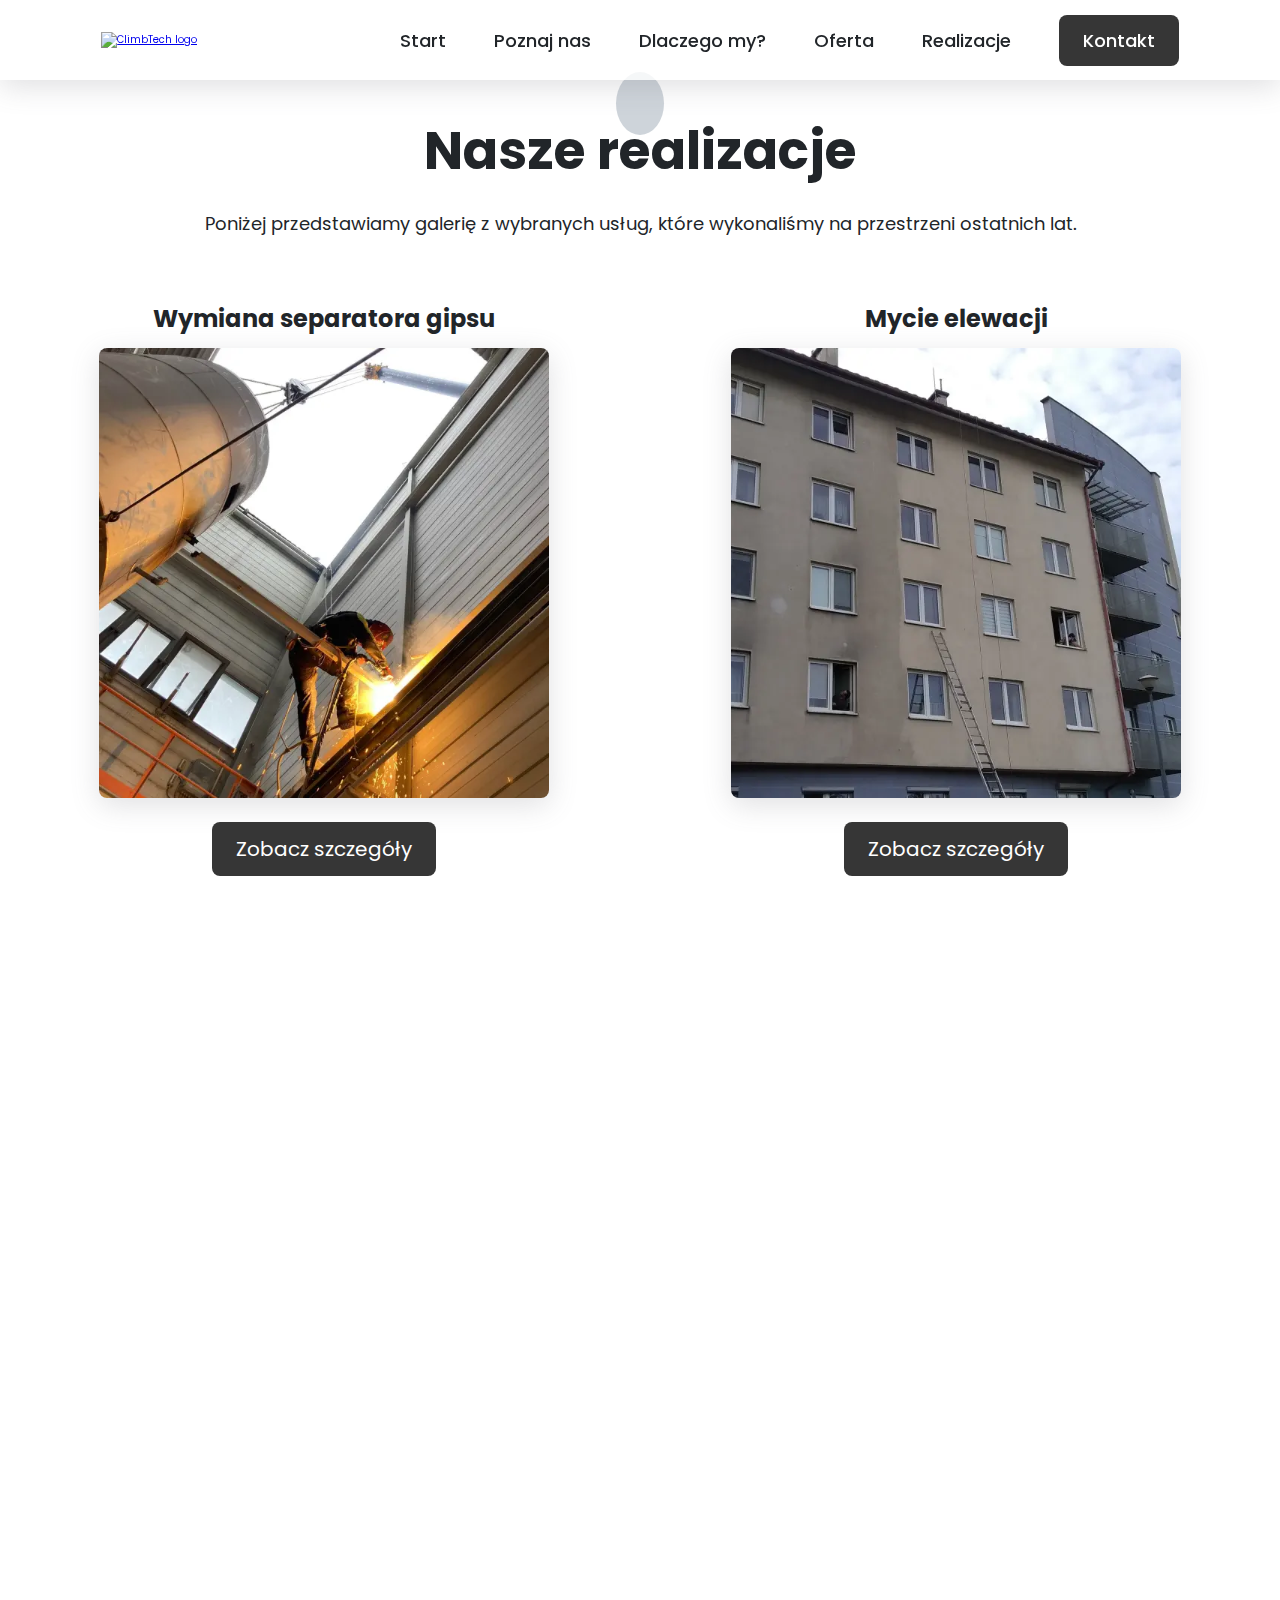
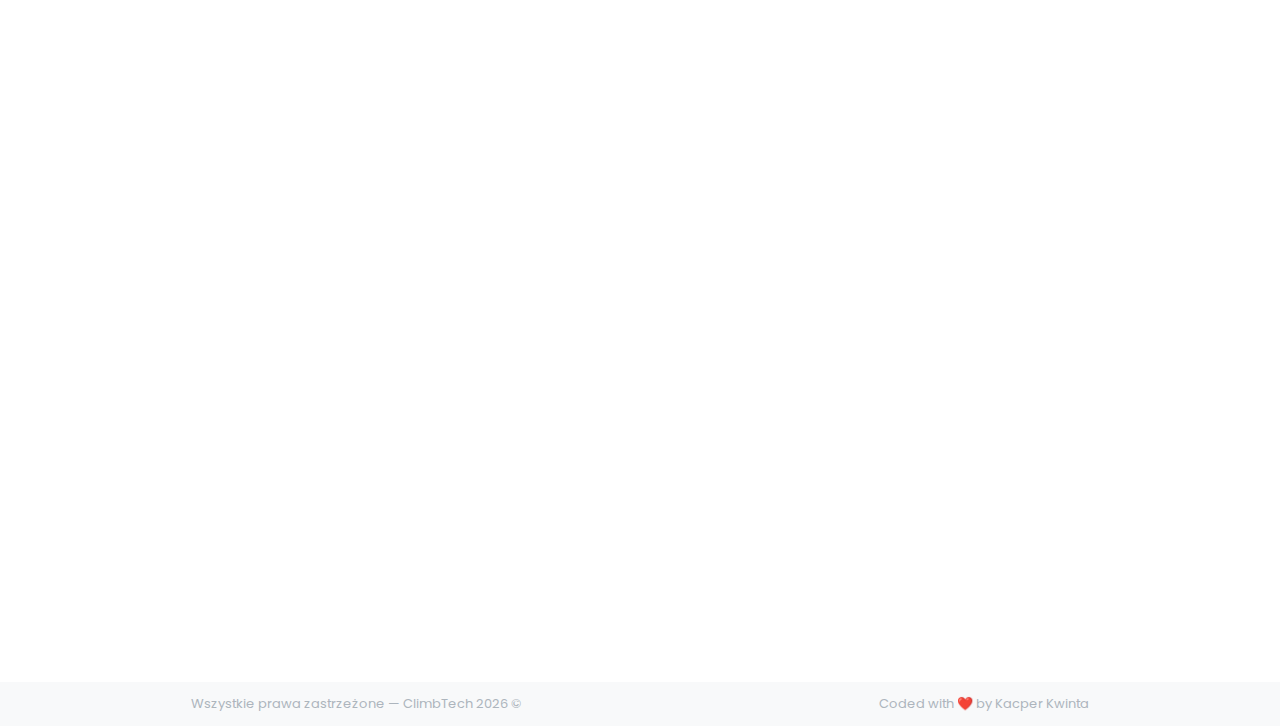
==== realizacje.html @ f25d2d9a "finish (?!) 🎉🎉🎉" ====
<!DOCTYPE html>
<html lang="pl">

  <head>
    <meta charset="UTF-8" />
    <meta http-equiv="X-UA-Compatible" content="IE=edge" />
    <meta name="viewport" content="width=device-width, initial-scale=1.0" />
    <link rel="icon" type="image/x-icon" href="img/favicon.png" />
    <meta name="theme-color" content="#fff" />

    <meta name="keywords"
      content="prace wysokościowe, alpinistyczne, czyszczenie przemysłowe, malowanie dachu, montaż na wysokości, mycie dachów, usługi alpinistyczne, certyfikowani pracownicy, atestowany sprzęt" />

    <meta name="description"
      content="Firma ClimbTech specjalizuje się w pracach wysokościowych i alpinistycznych. Posiadamy wykwalifikowany zespół pracowników, którzy posiadają kursy, szkolenia i badania wysokościowe oraz pracują na atestowanym sprzęcie renomowanych marek. Nasza oferta obejmuje czyszczenie przemysłowe, malowanie dachu, montaż na wysokości, mycie dachów i elewacji, montaż siatek i kolców na ptaki oraz pozostałe prace alpinistyczne. Gwarantujemy najwyższą jakość usług i indywidualne podejście do każdego zlecenia. Skontaktuj się z nami i zleć nam swoje zadanie." />

    <title>ClimbTech &mdash; realizacje</title>
    <!-- GOOGLE FONTS -->
    <link href="https://fonts.googleapis.com/css2?family=Poppins:wght@400;500;700&display=swap" rel="stylesheet" />
    <!-- CSS -->
    <link rel="stylesheet" href="css/style.css" />
    <link rel="stylesheet" href="css/queries.css" />
    <!-- ICONS -->
    <script type="module" src="https://unpkg.com/ionicons@5.5.2/dist/ionicons/ionicons.esm.js"></script>
    <script nomodule src="https://unpkg.com/ionicons@5.5.2/dist/ionicons/ionicons.js"></script>
    <script defer src="https://unpkg.com/smoothscroll-polyfill@0.4.4/dist/smoothscroll.min.js"></script>
  </head>

  <body>
    <!-- ************************ -->
    <!--        NAVIGATION        -->
    <!-- ************************ -->
    <header class="header">
      <a href="index.html">
        <img src="img/logo.png" class="logo" alt="ClimbTech logo" />
      </a>

      <nav class="main-nav">
        <ul class="main-nav-list">
          <li><a class="main-nav-link" href="index.html">Start</a></li>
          <li><a class="main-nav-link" href="index.html#poznaj-nas">Poznaj nas</a></li>
          <li><a class="main-nav-link" href="index.html#dlaczego-my">Dlaczego my?</a></li>
          <li><a class="main-nav-link" href="index.html#oferta">Oferta</a></li>
          <li><a class="main-nav-link" href="index.html#realizacje">Realizacje</a></li>

          <li><a class="main-nav-link nav-cta" href="index.html#kontakt">Kontakt</a></li>
        </ul>
      </nav>

      <button class="btn-mobile-nav">
        <ion-icon class="icon-mobile-nav" name="menu-outline"></ion-icon>
        <ion-icon class="icon-mobile-nav" name="close-outline"></ion-icon>
      </button>
    </header>

    <!-- ************************ -->
    <!--   REALIZATIONS SECTION   -->
    <!-- ************************ -->
    <section class="section-realizations" id="realizacje">
      <div class="container hidden text-center">
        <p><ion-icon class="icon" name="hammer-outline"></ion-icon></p>
        <h2 class="header-secondary marg-btm-s">Nasze realizacje</h2>
        <p class="realizations-desc">Poniżej przedstawiamy galerię z wybranych usług, które wykonaliśmy na przestrzeni
          ostatnich lat.</p>
      </div>

      <div class="container--big grid grid--2-cols grid--h-center marg-top-b">
        <div class="realization-box hidden">
          <h3 class="realization-heading">Wymiana separatora gipsu</h3>
          <img class="realization-img" src="img/realizations/realization-1.webp" alt="" />
          <button class="realization-btn">Zobacz szczegóły</button>
        </div>

        <div class="realization-box hidden">
          <h3 class="realization-heading">Mycie elewacji</h3>
          <img class="realization-img" src="img/realizations/realization-2.webp" alt="" />
          <button class="realization-btn">Zobacz szczegóły</button>
        </div>

        <div class="realization-box hidden">
          <h3 class="realization-heading">Wciąganie jaccuzi</h3>
          <img class="realization-img" src="img/realizations/realization-3.webp" alt="" />
          <button class="realization-btn">Zobacz szczegóły</button>
        </div>

        <div class="realization-box hidden">
          <h3 class="realization-heading">Odkurzanie konstrukcji</h3>
          <img class="realization-img" src="img/realizations/realization-4.webp" alt="" />
          <button class="realization-btn">Zobacz szczegóły</button>
        </div>

        <div class="realization-box hidden">
          <h3 class="realization-heading">Malowanie natryskowe</h3>
          <img class="realization-img" src="img/realizations/realization-5.webp" alt="" />
          <button class="realization-btn">Zobacz szczegóły</button>
        </div>

        <div class="realization-box hidden">
          <h3 class="realization-heading">Chemiczne czyszczenie elewacji</h3>
          <img class="realization-img" src="img/realizations/realization-6.webp" alt="" />
          <button class="realization-btn">Zobacz szczegóły</button>
        </div>

        <!-- MODAL WINDOW -->
        <div class="modal hidden-modal">
          <button class="close-modal">&times;</button>
          <h3 class="modal-heading"></h3>

          <p class="modal-p"></p>

          <img class="modal-img" id="modal-img-1" src="" alt="" />

          <p class="modal-p"></p>

          <img class="modal-img" id="modal-img-2" src="" alt="" />

          <p class="modal-p"></p>

          <img class="modal-img" id="modal-img-3" src="" alt="" />

        </div>

        <div class="overlay hidden-modal"></div>
        <!-- MODAL WINDOW END -->
      </div>
    </section>

    <footer>
      <p>
        Wszystkie prawa zastrzeżone &mdash; ClimbTech
        <span class="year"></span> &copy;
      </p>

      <p>
        Coded with ❤️ by
        <a href="https://github.com/kacperkwinta" class="author-link">Kacper Kwinta</a>
      </p>
    </footer>

    <script defer src="js/general.js"></script>
    <script defer src="js/modal.js"></script>
  </body>

</html>
---- css/style.css ----
/* 

- FONT SIZE SYSTEM (px) 10 / 12 / 14 / 16 / 18 / 20 / 24 / 30 / 36 / 44 / 52 / 62 / 74 / 86 / 98 

- SPACING SYSTEM (px) 2 / 4 / 8 / 12 / 16 / 24 / 32 / 48 / 64 / 80 / 96 / 128 


*/

/*******************************/
/*      GENERAL STYLES         */
/*******************************/
* {
  padding: 0;
  margin: 0;
  box-sizing: border-box;
}

html {
  font-size: 62.5%;
  font-family: "Poppins", sans-serif;
  scroll-behavior: smooth;
  /* scroll-padding-top: 8rem; */
}

body {
  margin: 0;
  padding: 0;
  color: #212529;
  scroll-padding-top: 6rem;
}

/*******************************/
/*           REUSABLE          */
/*******************************/
.container {
  max-width: 120rem;
  margin: 0 auto;
  padding: 0 3.2rem;
}

.container--big {
  max-width: 140rem;
  margin: 0 auto;
  padding: 0 4.8rem;
}

.flex {
  display: flex;
  gap: 4.8rem;
}

.grid {
  display: grid;
  gap: 4.8rem;
}

.grid--1-col {
  grid-template-columns: 1fr;
}

.grid--2-cols {
  grid-template-columns: 1fr 1fr;
}

.grid--3-cols {
  grid-template-columns: 1fr 1fr 1fr;
}

.grid--v-center {
  align-items: center;
}

.grid--h-center {
  justify-items: center;
}

.header-secondary {
  font-size: 5.2rem;
}

.icon {
  padding: 2.4rem;
  border-radius: 50%;
  background-color: #ced4da;
  color: #212529;
  height: 4.8rem;
  width: 4.8rem;
  margin-bottom: 1.2rem;
}

.icon-small {
  padding: 1.2rem;
  border-radius: 50%;
  background-color: #ced4da;
  color: #212529;
  height: 3.2rem;
  width: 3.2rem;
  margin-bottom: 1.2rem;
}

.text-right {
  text-align: right;
}

.text-center {
  text-align: center;
}

.marg-top-b {
  margin-top: 6.4rem;
}

.marg-btm-s {
  margin-bottom: 2rem;
}

.fw-500 {
  font-weight: 500;
}

/*******************************/
/*            HEADER           */
/*******************************/
.header {
  position: fixed;
  top: 0;
  left: 0;
  right: 0;
  height: 8rem;
  width: 100%;
  z-index: 1;
  box-shadow: rgba(100, 100, 111, 0.2) 0px 7px 29px 0px;

  display: flex;
  justify-content: space-around;
  align-items: center;
  background-color: rgba(255, 255, 255, 0.8);

  animation: slideDown 1.5s cubic-bezier(0.25, 1, 0.5, 1);
}

.logo {
  height: 6rem;
}

.main-nav-list {
  list-style: none;
  display: flex;
  justify-content: center;
  align-items: center;
  gap: 4.8rem;
}

.main-nav-link:link,
.main-nav-link:visited {
  display: inline-block;
  text-decoration: none;
  color: #212529;
  font-weight: 500;
  font-size: 1.8rem;
  transition: all 0.3s;
}

.main-nav-link:active,
.main-nav-link:hover {
  color: #495057;
}

.main-nav-link.nav-cta:link,
.main-nav-link.nav-cta:visited {
  display: inline-block;
  padding: 1.2rem 2.4rem;
  border-radius: 8px;
  color: #ffffff;
  background-color: #363636;
}

.main-nav-link.nav-cta:hover,
.main-nav-link.nav-cta:active {
  background-color: #495057;
}

/******************/
/*     MOBILE     */
/******************/
.btn-mobile-nav {
  border: none;
  background-color: none;
  cursor: pointer;

  display: none;
}

.icon-mobile-nav {
  height: 4.8em;
  width: 4.8rem;
  color: #212529;
}

.icon-mobile-nav[name="close-outline"] {
  display: none;
}

/*******************************/
/*        HERO SECTION         */
/*******************************/
.section-hero {
  height: 100vh;
  background-image: url(../img/hero-bg.webp);
  background-repeat: no-repeat no-repeat;
  background-position-y: 70%;
  background-size: cover;
  filter: brightness(0.95);

  display: flex;
  justify-content: center;
  align-items: center;
  text-align: center;
}

.hero-text {
  padding: 0 2.4rem;
}

.hero-text h1 {
  margin-top: 0;
  color: #212529;
  font-size: 6.2rem;
  animation: slideDown 1.5s cubic-bezier(0.25, 1, 0.5, 1);
}

.hero-text a:link,
.hero-text a:visited {
  display: inline-block;
  margin-top: 4.8rem;
  padding: 1.2rem 2.4rem;
  font-size: 2.4rem;
  border-radius: 8px;
  text-decoration: none;
  font-weight: 500;
  background-color: rgba(255, 255, 255, 0.8);
  box-shadow: rgba(100, 100, 111, 0.2) 0px 7px 29px 0px;
  color: #212529;
  transition: all 0.3s cubic-bezier(0.25, 1, 0.5, 1);
  animation: showUp, slideDown 1.2s;
}

.hero-text a:active,
.hero-text a:hover {
  transform: scale(1.1);
}

/* HEADER, BUTTON ANIUMATION */
@keyframes slideDown {
  0% {
    transform: translate(0, -100px);
    opacity: 0;
  }
  100% {
    transform: translate(0, 0);
    opacity: 1;
  }
}

@keyframes showUp {
  0% {
    opacity: 0;
  }

  100% {
    opacity: 1;
  }
}

/*******************************/
/*       VIDEO SECTION         */
/*******************************/
.section-video {
  padding: 9.6rem 0 12.8rem 0;
  background-image: url(../img/section-video-bg.svg);
  background-repeat: no-repeat no-repeat;
  background-size: cover;
}

.section-video .container {
  flex-direction: column;
  align-items: center;
}

.yt-video {
  border-radius: 8px;
  height: 60rem;
  width: 90rem;
  box-shadow: rgba(100, 100, 111, 0.2) 0px 7px 29px 0px;
}

.video-text {
  display: flex;
  align-items: center;
  text-align: center;
}

/*******************************/
/*      SECTION ABOUT US       */
/*******************************/
.section-about {
  padding: 9.6rem 0;
  background-image: url(../img/section-about-us-bg.svg);
  background-size: cover;
}

.section-about .container--big:nth-child(1) {
  margin-bottom: 6.4rem;
}

.about-container:not(:last-child) {
  margin-bottom: 9.6rem;
}

.about-container--reverse .about-text {
  grid-row: 1;
}

.about-img {
  display: block;
  width: 75%;
  border-radius: 8px;
  box-shadow: rgba(100, 100, 111, 0.2) 0px 7px 29px 0px;
}

.about-text {
  font-size: 2.4rem;
  line-height: 1.7;
}

/*******************************/
/*       SECTION OFFER         */
/*******************************/
.section-offer {
  padding: 9.6rem 0;
  background-image: url(../img/section-offer-bg.svg);
  background-size: cover;
}

.offer-card {
  border-radius: 8px;
  overflow: hidden;
  background-color: #fff;
  box-shadow: rgba(100, 100, 111, 0.2) 0px 7px 29px 0px;
  position: relative;
  transition: all 0.1s ease;
}

.offer-card:hover {
  transform: translateY(-1rem);
  box-shadow: rgba(100, 100, 111, 0.2) 0px 14px 48px 0px;
}

.offer-img {
  display: block;
  width: 100%;
}

.offer-text {
  padding: 2.4rem;
}

.offer-title {
  font-weight: 500;
  font-size: 2.4rem;
  text-align: center;
  margin-bottom: 2.4rem;
}

.offer-description {
  text-align: center;
  font-size: 1.8rem;
  line-height: 1.7;
}

/*******************************/
/*     SECTION REALIZATIONS    */
/*******************************/
.section-realizations {
  padding: 9.6rem 0;
  background-image: url(../img/section-realizations-bg.svg);
  background-size: cover;
}

.section-realizations .container--big {
  gap: 8rem;
}

/****************/
/*    SLIDER    */
/****************/
.slider {
  margin: 0 auto;
  width: 100%;
  height: 50rem;
  overflow: hidden;
  position: relative;
  border-radius: 8px;
}

.slider img {
  width: 100%;
  height: 100%;
  object-fit: cover;
  position: absolute;
  transition: all 0.3s ease;
  opacity: 0;
}

.slider img.active {
  opacity: 1;
}

/* przyciski */
.prev,
.next {
  position: absolute;
  top: 50%;
  transform: translateY(-50%);
  cursor: pointer;
  border: none;
  font-size: 2.4rem;
  height: 5rem;
  width: 5rem;
  border-radius: 50%;
  background-color: #fff;
  transition: all 0.3s ease;
  box-shadow: rgba(50, 50, 93, 0.25) 0px 50px 100px -20px,
    rgba(0, 0, 0, 0.3) 0px 30px 60px -30px,
    rgba(10, 37, 64, 0.35) 0px -2px 6px 0px inset;

  display: flex;
  align-items: center;
  justify-content: center;
}

.prev:hover,
.next:hover {
  background-color: #ced4da;
}

.prev {
  left: 10px;
}

.next {
  right: 10px;
}
/* ********** */
/* SLIDER END */
/* ********** */

/* link to realizacje.html */
.realizations-link:link,
.realizations-link:visited {
  display: inline-block;
  margin-top: 2.4rem;
  font-size: 1.8rem;
  text-decoration: none;
  padding: 1.2rem 2.4rem;
  background-color: #212529;
  color: #f8f9fa;
  border-radius: 8px;
  font-weight: 500;
  transition: all 0.3s ease;
}

.realizations-p {
  margin-top: 2rem;
  font-size: 2rem;
}

.realizations-link:hover,
.realizations-link:active {
  background-color: #495057;
}

/*******************************/
/*      SECTION CONTACT        */
/*******************************/
.section-contact {
  padding: 9.6rem 0;
}

.section-contact .icon-small {
  margin-bottom: 0;
}

.section-contact .container:nth-child(2) {
  background-color: #f1f3f5;
  padding: 4.8rem;
  border-radius: 8px;
}

.contact-text {
  font-size: 2rem;
  line-height: 1.5;
}

.contact-phone {
  margin: 4.8rem 0;

  display: flex;
  align-items: center;
  gap: 2.4rem;
}

.contact-email {
  display: flex;
  align-items: center;
  gap: 2.4rem;
}

.contact-link:link,
.contact-link:visited {
  color: #212529;
  font-weight: 500;
  transition: all 0.3s;
}

.contact-link:hover,
.contact-link:active {
  text-decoration: none;
}

.contact-img {
  display: block;
  width: 100%;
  border-radius: 8px;
  box-shadow: rgba(100, 100, 111, 0.2) 0px 7px 29px 0px;
}

/*******************************/
/*           FOOTER            */
/*******************************/
footer {
  background-color: #f8f9fa;
  color: #adb5bd;
  font-size: 1.3rem;
  text-align: center;
  padding: 1.2rem;

  display: flex;
  justify-content: space-around;
}

.author-link:link,
.author-link:visited {
  text-decoration: none;
  color: #adb5bd;
  transition: all 0.3s ease;
}

.author-link:hover,
.author-link:active {
  text-decoration: none;
  color: #212529;
}

/*******************************/
/*        ANIMATIONS           */
/*******************************/
.hidden {
  opacity: 0;
  transform: translateY(-0.5rem);
  transition: all 1s ease;
}

.show {
  transform: translateY(0);
  opacity: 1;
}

@media (prefers-reduced-motion) {
  .hidden {
    transition: none;
  }
}

/* -----realizacje.html------ */
.realizations-desc {
  font-size: 1.8rem;
}

.realization-box {
  max-width: 450px;
  text-align: center;
}

.realization-heading {
  font-size: 2.4rem;
  margin-bottom: 1.2rem;
}

.realization-img {
  display: block;
  width: 100%;
  border-radius: 8px;
  margin-bottom: 2.4rem;
  box-shadow: rgba(100, 100, 111, 0.2) 0px 7px 29px 0px;
}

.realization-btn {
  font-family: inherit;
  font-size: 2rem;
  padding: 1.2rem 2.4rem;
  border-radius: 8px;
  border: none;
  color: #ffffff;
  background-color: #363636;
  cursor: pointer;
  transition: all 0.2s ease;
}

.realization-btn:hover {
  background-color: #495057;
}

/* CLASSES TO MAKE MODAL WORK */
.modal {
  position: fixed;
  top: 50%;
  left: 50%;
  transform: translate(-50%, -50%);
  max-width: 75vw;
  max-height: 75vh;
  overflow-y: auto;

  background-color: white;
  padding: 6rem;
  border-radius: 8px;
  box-shadow: rgba(0, 0, 0, 0.35) 0px 5px 15px;
  z-index: 10;

  animation: showModal 0.5s ease;
}

.close-modal {
  position: absolute;
  top: 1.2rem;
  right: 1.2rem;
  font-size: 5rem;
  color: #333;
  cursor: pointer;
  transition: all 0.3s ease;

  border: none;
  height: 4.8rem;
  width: 4.8rem;
  border-radius: 50%;
  background-color: #e9ecef;

  display: flex;
  align-items: center;
  justify-content: center;
}

.close-modal:hover,
.close-modal:active {
  background-color: #ced4da;
}

.overlay {
  position: fixed;
  top: 0;
  left: 0;
  width: 100%;
  height: 100%;
  background-color: rgba(0, 0, 0, 0.6);
  backdrop-filter: blur(2px);
  z-index: 5;
}

.hidden-modal {
  display: none;
}

.modal-heading {
  font-size: 2.4rem;
  margin: 4.8rem 0 2.4rem 0;
}

.modal-p {
  font-size: 1.8rem;
  margin-bottom: 1.2rem;
  line-height: 1.5;
}

.modal-img {
  display: block;
  width: 100%;
  border-radius: 8px;
  margin: 2.4rem 0;
}
/* -----realizacje.html------ */

/*** MODAL ANIMATION ***/
@keyframes showModal {
  0% {
    opacity: 0;
  }
  100% {
    opacity: 1;
  }
}
---- css/queries.css ----
/**************************/
/* BELOW 1100PX (Laptops) */
/**************************/
@media (max-width: 69em) {
  /******************/
  /*    NAVIGATION  */
  /******************/
  .header {
    height: 6rem;
  }

  .btn-mobile-nav {
    display: block;
    z-index: 9999;
    background-color: transparent;
  }

  .icon-mobile-nav {
    width: 4.8rem;
    height: 4.8rem;
    color: #333;
  }

  .main-nav {
    background-color: rgba(255, 255, 255, 0.9);
    -webkit-backdrop-filter: blur(10px);
    backdrop-filter: blur(5px);
    position: absolute;
    top: 0;
    left: 0;
    width: 100%;
    height: 100vh;
    transform: translateX(100%);

    display: flex;
    justify-content: center;
    align-items: center;

    /* animation from this site --> https://easings.net/#easeInOutQuint */
    transition: all 0.5s cubic-bezier(0.83, 0, 0.17, 1);

    /* Hide navigation */
    /* Allows NO transitions at all! */
    /* display: none; */

    /* 1) Hide it visually */
    opacity: 0;

    /* 2) Make it unaccessible to mouse and keyboard */
    pointer-events: none;

    /* 3) Hide it from screen readers */
    visibility: hidden;
  }

  .nav-open .main-nav {
    opacity: 1;
    pointer-events: auto;
    visibility: visible;
    transform: translateX(0%);
  }
  .nav-open .icon-mobile-nav[name="menu-outline"] {
    display: none;
  }

  .nav-open .icon-mobile-nav[name="close-outline"] {
    display: block;
  }

  .main-nav-list {
    flex-direction: column;
    justify-content: center;
    gap: 4.8rem;
  }

  .main-nav-link:link,
  .main-nav-link:visited {
    font-size: 2rem;
  }

  /******************/
  /*  HERO SECTION  */
  /******************/
  .hero-text h1 {
    font-size: 5.2rem;
  }

  /******************/
  /* VIDEO SECTION  */
  /******************/
  .yt-video {
    height: 40rem;
    width: 80rem;
  }

  /************************/
  /* REALIZATIONS SECTION */
  /************************/
  .modal {
    width: 100vw;
    height: 100vh;
    overflow-y: auto;
    padding: 3rem;
  }

  /*******************/
  /* CONTACT SECTION */
  /*******************/
  .section-contact .container {
    grid-template-columns: 1fr;
    max-width: 70rem;
  }

  .contact-img {
    grid-row: 1;
    width: 100%;
  }
}

/*******************************/
/*     BELOW 944px (Tablets)   */
/*******************************/
@media (max-width: 59em) {
  /*****************/
  /* HERO SECTION  */
  /*****************/
  .hero-text h1 {
    font-size: 4.4rem;
  }

  /*****************/
  /*    REUSABLE   */
  /*****************/
  .header-secondary {
    font-size: 3.6rem;
  }

  .icon {
    padding: 2rem;
    border-radius: 50%;
    background-color: #ced4da;
    color: #212529;
    height: 3.2rem;
    width: 3.2rem;
    margin-bottom: 1.2rem;
  }

  /***********************/
  /*   VIDEO SECTION     */
  /***********************/
  .section-video {
    padding: 4.8rem 0;
  }

  /***********************/
  /*  SECTION ABOUT US   */
  /***********************/
  .about-container {
    grid-template-columns: 1fr;
    padding: 4.8rem;
  }

  .about-img {
    width: 70%;
  }

  /* centering title of the section */
  .container--big .hidden {
    text-align: center;
  }

  .about-container--reverse .about-text {
    grid-row: 2;
  }

  /*****************/
  /* OFFER SECTION */
  /*****************/
  .section-offer .container--big {
    grid-template-columns: 1fr 1fr;
  }
}

/*******************************/
/*     BELOW 900px (Tablets)   */
/*******************************/
@media (max-width: 60em) {
  /***********************/
  /*   VIDEO SECTION     */
  /***********************/
  .yt-video {
    width: 60rem;
  }
}

/*******************************/
/*     BELOW 800px (Tablets)   */
/*******************************/
@media (max-width: 50em) {
  /*****************/
  /* OFFER SECTION */
  /*****************/
  .section-offer .container--big {
    grid-template-columns: 1fr;
    padding: 0 12.4rem;
  }

  /************************/
  /* REALIZATIONS SECTION */
  /************************/
  .section-realizations .container--big {
    grid-template-columns: 1fr;
  }
}

/*************************************/
/*     BELOW 600px (Small Tablets)   */
/*************************************/
@media (max-width: 37.5em) {
  /*****************/
  /* HERO SECTION  */
  /*****************/
  .hero-text h1 {
    font-size: 3.6rem;
  }

  .hero-text a:link,
  .hero-text a:visited {
    font-size: 2rem;
  }

  /***********************/
  /*       REUSABLE      */
  /***********************/
  .header-secondary {
    font-size: 3rem;
  }
  /***********************/
  /*   VIDEO SECTION     */
  /***********************/
  .yt-video {
    width: 40rem;
    height: 30rem;
  }

  /***********************/
  /*  SECTION ABOUT US   */
  /***********************/
  .about-container {
    padding: 2.4rem;
  }

  .about-img {
    width: 80%;
  }

  .about-text {
    font-size: 1.8rem;
  }

  /*****************/
  /* OFFER SECTION */
  /*****************/
  .section-offer {
    padding: 0 3.2rem;
  }

  .section-offer .container--big {
    grid-template-columns: 1fr;
    padding: 0 4.8rem;
  }

  /************************/
  /* REALIZATIONS SECTION */
  /************************/
  .modal {
    min-width: 95%;
    min-height: 95vh;
    overflow-y: auto;
    padding: 2.4rem;
  }

  /*******************/
  /* CONTACT SECTION */
  /*******************/
  .contact-text {
    font-size: 2rem;
    line-height: 1.5;
  }

  /**********/
  /* FOOTER */
  /**********/
  footer {
    flex-direction: column;
    gap: 2.4rem;
  }
}

/*************************************/
/*   BELOW 510px (Big Smartphones)   */
/*************************************/
@media (max-width: 34em) {
  /***********************/
  /*  SECTION ABOUT US   */
  /***********************/
  .about-img {
    width: 100%;
  }

  /***********************/
  /*    HERO SECTION     */
  /***********************/
  .section-hero {
    background-position-x: 60%;
  }

  /***********************/
  /*  SECTION ABOUT US   */
  /***********************/
  .section-about .container--big {
    padding: 0 2.4rem;
  }

  .about-img {
    width: 100%;
  }

  /*****************/
  /* OFFER SECTION */
  /*****************/
  .section-offer .container--big {
    padding: 0 4.8rem;
  }

  .section-offer {
    padding: 0;
  }
}

/***********************************/
/*     BELOW 400px (Smartphones)   */
/***********************************/
@media (max-width: 25em) {
  .hero-text a:link,
  .hero-text a:visited {
    font-size: 1.8rem;
  }

  /***********************/
  /*   VIDEO SECTION     */
  /***********************/
  .yt-video {
    width: 30rem;
    height: 20rem;
  }

  /***********************/
  /*  SECTION ABOUT US   */
  /***********************/
  .section-about .container--big {
    padding: 0 2.4rem;
  }

  .about-container {
    padding: 0;
  }

  .about-img {
    width: 100%;
  }

  /*****************/
  /* OFFER SECTION */
  /*****************/
  .section-offer .container--big {
    padding: 0 2.4rem;
  }

  .section-offer {
    padding: 0;
  }

  /*******************/
  /* CONTACT SECTION */
  /*******************/
  .section-contact .container:nth-child(2) {
    padding: 3.2rem;
  }
}
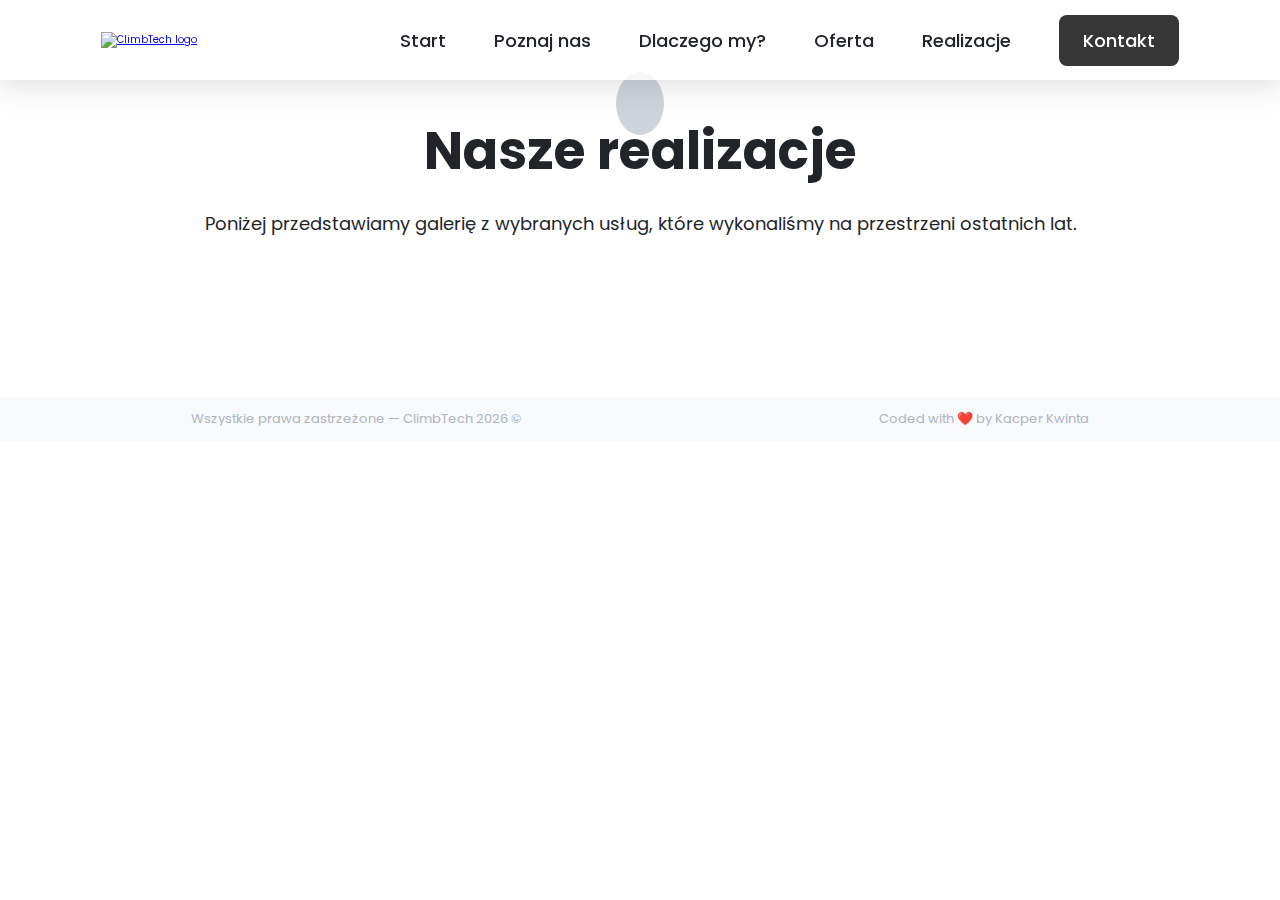
==== commit 19580787: "new slides added, modal removed" ====
--- a/realizacje.html
+++ b/realizacje.html
@@ -1,6 +1,5 @@
 <!DOCTYPE html>
 <html lang="pl">
-
   <head>
     <meta charset="UTF-8" />
     <meta http-equiv="X-UA-Compatible" content="IE=edge" />
@@ -8,22 +7,38 @@
     <link rel="icon" type="image/x-icon" href="img/favicon.png" />
     <meta name="theme-color" content="#fff" />
 
-    <meta name="keywords"
-      content="prace wysokościowe, alpinistyczne, czyszczenie przemysłowe, malowanie dachu, montaż na wysokości, mycie dachów, usługi alpinistyczne, certyfikowani pracownicy, atestowany sprzęt" />
+    <meta
+      name="keywords"
+      content="prace wysokościowe, alpinistyczne, czyszczenie przemysłowe, malowanie dachu, montaż na wysokości, mycie dachów, usługi alpinistyczne, certyfikowani pracownicy, atestowany sprzęt"
+    />
 
-    <meta name="description"
-      content="Firma ClimbTech specjalizuje się w pracach wysokościowych i alpinistycznych. Posiadamy wykwalifikowany zespół pracowników, którzy posiadają kursy, szkolenia i badania wysokościowe oraz pracują na atestowanym sprzęcie renomowanych marek. Nasza oferta obejmuje czyszczenie przemysłowe, malowanie dachu, montaż na wysokości, mycie dachów i elewacji, montaż siatek i kolców na ptaki oraz pozostałe prace alpinistyczne. Gwarantujemy najwyższą jakość usług i indywidualne podejście do każdego zlecenia. Skontaktuj się z nami i zleć nam swoje zadanie." />
+    <meta
+      name="description"
+      content="Firma ClimbTech specjalizuje się w pracach wysokościowych i alpinistycznych. Posiadamy wykwalifikowany zespół pracowników, którzy posiadają kursy, szkolenia i badania wysokościowe oraz pracują na atestowanym sprzęcie renomowanych marek. Nasza oferta obejmuje czyszczenie przemysłowe, malowanie dachu, montaż na wysokości, mycie dachów i elewacji, montaż siatek i kolców na ptaki oraz pozostałe prace alpinistyczne. Gwarantujemy najwyższą jakość usług i indywidualne podejście do każdego zlecenia. Skontaktuj się z nami i zleć nam swoje zadanie."
+    />
 
     <title>ClimbTech &mdash; realizacje</title>
     <!-- GOOGLE FONTS -->
-    <link href="https://fonts.googleapis.com/css2?family=Poppins:wght@400;500;700&display=swap" rel="stylesheet" />
+    <link
+      href="https://fonts.googleapis.com/css2?family=Poppins:wght@400;500;700&display=swap"
+      rel="stylesheet"
+    />
     <!-- CSS -->
     <link rel="stylesheet" href="css/style.css" />
     <link rel="stylesheet" href="css/queries.css" />
     <!-- ICONS -->
-    <script type="module" src="https://unpkg.com/ionicons@5.5.2/dist/ionicons/ionicons.esm.js"></script>
-    <script nomodule src="https://unpkg.com/ionicons@5.5.2/dist/ionicons/ionicons.js"></script>
-    <script defer src="https://unpkg.com/smoothscroll-polyfill@0.4.4/dist/smoothscroll.min.js"></script>
+    <script
+      type="module"
+      src="https://unpkg.com/ionicons@5.5.2/dist/ionicons/ionicons.esm.js"
+    ></script>
+    <script
+      nomodule
+      src="https://unpkg.com/ionicons@5.5.2/dist/ionicons/ionicons.js"
+    ></script>
+    <script
+      defer
+      src="https://unpkg.com/smoothscroll-polyfill@0.4.4/dist/smoothscroll.min.js"
+    ></script>
   </head>
 
   <body>
@@ -38,12 +53,24 @@
       <nav class="main-nav">
         <ul class="main-nav-list">
           <li><a class="main-nav-link" href="index.html">Start</a></li>
-          <li><a class="main-nav-link" href="index.html#poznaj-nas">Poznaj nas</a></li>
-          <li><a class="main-nav-link" href="index.html#dlaczego-my">Dlaczego my?</a></li>
+          <li>
+            <a class="main-nav-link" href="index.html#poznaj-nas">Poznaj nas</a>
+          </li>
+          <li>
+            <a class="main-nav-link" href="index.html#dlaczego-my"
+              >Dlaczego my?</a
+            >
+          </li>
           <li><a class="main-nav-link" href="index.html#oferta">Oferta</a></li>
-          <li><a class="main-nav-link" href="index.html#realizacje">Realizacje</a></li>
+          <li>
+            <a class="main-nav-link" href="index.html#realizacje">Realizacje</a>
+          </li>
 
-          <li><a class="main-nav-link nav-cta" href="index.html#kontakt">Kontakt</a></li>
+          <li>
+            <a class="main-nav-link nav-cta" href="index.html#kontakt"
+              >Kontakt</a
+            >
+          </li>
         </ul>
       </nav>
 
@@ -60,69 +87,15 @@
       <div class="container hidden text-center">
         <p><ion-icon class="icon" name="hammer-outline"></ion-icon></p>
         <h2 class="header-secondary marg-btm-s">Nasze realizacje</h2>
-        <p class="realizations-desc">Poniżej przedstawiamy galerię z wybranych usług, które wykonaliśmy na przestrzeni
-          ostatnich lat.</p>
+        <p class="realizations-desc">
+          Poniżej przedstawiamy galerię z wybranych usług, które wykonaliśmy na
+          przestrzeni ostatnich lat.
+        </p>
       </div>
 
-      <div class="container--big grid grid--2-cols grid--h-center marg-top-b">
-        <div class="realization-box hidden">
-          <h3 class="realization-heading">Wymiana separatora gipsu</h3>
-          <img class="realization-img" src="img/realizations/realization-1.webp" alt="" />
-          <button class="realization-btn">Zobacz szczegóły</button>
-        </div>
-
-        <div class="realization-box hidden">
-          <h3 class="realization-heading">Mycie elewacji</h3>
-          <img class="realization-img" src="img/realizations/realization-2.webp" alt="" />
-          <button class="realization-btn">Zobacz szczegóły</button>
-        </div>
-
-        <div class="realization-box hidden">
-          <h3 class="realization-heading">Wciąganie jaccuzi</h3>
-          <img class="realization-img" src="img/realizations/realization-3.webp" alt="" />
-          <button class="realization-btn">Zobacz szczegóły</button>
-        </div>
-
-        <div class="realization-box hidden">
-          <h3 class="realization-heading">Odkurzanie konstrukcji</h3>
-          <img class="realization-img" src="img/realizations/realization-4.webp" alt="" />
-          <button class="realization-btn">Zobacz szczegóły</button>
-        </div>
-
-        <div class="realization-box hidden">
-          <h3 class="realization-heading">Malowanie natryskowe</h3>
-          <img class="realization-img" src="img/realizations/realization-5.webp" alt="" />
-          <button class="realization-btn">Zobacz szczegóły</button>
-        </div>
-
-        <div class="realization-box hidden">
-          <h3 class="realization-heading">Chemiczne czyszczenie elewacji</h3>
-          <img class="realization-img" src="img/realizations/realization-6.webp" alt="" />
-          <button class="realization-btn">Zobacz szczegóły</button>
-        </div>
-
-        <!-- MODAL WINDOW -->
-        <div class="modal hidden-modal">
-          <button class="close-modal">&times;</button>
-          <h3 class="modal-heading"></h3>
-
-          <p class="modal-p"></p>
-
-          <img class="modal-img" id="modal-img-1" src="" alt="" />
-
-          <p class="modal-p"></p>
-
-          <img class="modal-img" id="modal-img-2" src="" alt="" />
-
-          <p class="modal-p"></p>
-
-          <img class="modal-img" id="modal-img-3" src="" alt="" />
-
-        </div>
-
-        <div class="overlay hidden-modal"></div>
-        <!-- MODAL WINDOW END -->
-      </div>
+      <div
+        class="container--big grid grid--2-cols grid--h-center marg-top-b"
+      ></div>
     </section>
 
     <footer>
@@ -133,12 +106,12 @@
 
       <p>
         Coded with ❤️ by
-        <a href="https://github.com/kacperkwinta" class="author-link">Kacper Kwinta</a>
+        <a href="https://github.com/kacperkwinta" class="author-link"
+          >Kacper Kwinta</a
+        >
       </p>
     </footer>
 
     <script defer src="js/general.js"></script>
-    <script defer src="js/modal.js"></script>
   </body>
-
 </html>
--- a/css/style.css
+++ b/css/style.css
@@ -209,10 +209,7 @@
   height: 100vh;
   background-image: url(../img/hero-bg.webp);
   background-repeat: no-repeat no-repeat;
-  background-position-y: 70%;
   background-size: cover;
-  filter: brightness(0.95);
-
   display: flex;
   justify-content: center;
   align-items: center;
@@ -220,13 +217,15 @@
 }
 
 .hero-text {
-  padding: 0 2.4rem;
+  padding: 2.4rem;
+  
 }
 
 .hero-text h1 {
   margin-top: 0;
-  color: #212529;
+  color: #f8f9fa;
   font-size: 6.2rem;
+  text-shadow: 2px 4px 3px rgba(0, 0, 0, 0.3);
   animation: slideDown 1.5s cubic-bezier(0.25, 1, 0.5, 1);
 }
 
@@ -239,7 +238,7 @@
   border-radius: 8px;
   text-decoration: none;
   font-weight: 500;
-  background-color: rgba(255, 255, 255, 0.8);
+  background-color: rgba(255, 255, 255);
   box-shadow: rgba(100, 100, 111, 0.2) 0px 7px 29px 0px;
   color: #212529;
   transition: all 0.3s cubic-bezier(0.25, 1, 0.5, 1);
@@ -398,10 +397,11 @@
 .slider {
   margin: 0 auto;
   width: 100%;
-  height: 50rem;
+  height: 60rem;
   overflow: hidden;
   position: relative;
   border-radius: 8px;
+  box-shadow: rgba(0, 0, 0, 0.35) 0px 5px 15px;
 }
 
 .slider img {
@@ -588,124 +588,4 @@
   font-size: 1.8rem;
 }
 
-.realization-box {
-  max-width: 450px;
-  text-align: center;
-}
-
-.realization-heading {
-  font-size: 2.4rem;
-  margin-bottom: 1.2rem;
-}
-
-.realization-img {
-  display: block;
-  width: 100%;
-  border-radius: 8px;
-  margin-bottom: 2.4rem;
-  box-shadow: rgba(100, 100, 111, 0.2) 0px 7px 29px 0px;
-}
-
-.realization-btn {
-  font-family: inherit;
-  font-size: 2rem;
-  padding: 1.2rem 2.4rem;
-  border-radius: 8px;
-  border: none;
-  color: #ffffff;
-  background-color: #363636;
-  cursor: pointer;
-  transition: all 0.2s ease;
-}
-
-.realization-btn:hover {
-  background-color: #495057;
-}
-
-/* CLASSES TO MAKE MODAL WORK */
-.modal {
-  position: fixed;
-  top: 50%;
-  left: 50%;
-  transform: translate(-50%, -50%);
-  max-width: 75vw;
-  max-height: 75vh;
-  overflow-y: auto;
-
-  background-color: white;
-  padding: 6rem;
-  border-radius: 8px;
-  box-shadow: rgba(0, 0, 0, 0.35) 0px 5px 15px;
-  z-index: 10;
-
-  animation: showModal 0.5s ease;
-}
-
-.close-modal {
-  position: absolute;
-  top: 1.2rem;
-  right: 1.2rem;
-  font-size: 5rem;
-  color: #333;
-  cursor: pointer;
-  transition: all 0.3s ease;
-
-  border: none;
-  height: 4.8rem;
-  width: 4.8rem;
-  border-radius: 50%;
-  background-color: #e9ecef;
-
-  display: flex;
-  align-items: center;
-  justify-content: center;
-}
-
-.close-modal:hover,
-.close-modal:active {
-  background-color: #ced4da;
-}
-
-.overlay {
-  position: fixed;
-  top: 0;
-  left: 0;
-  width: 100%;
-  height: 100%;
-  background-color: rgba(0, 0, 0, 0.6);
-  backdrop-filter: blur(2px);
-  z-index: 5;
-}
-
-.hidden-modal {
-  display: none;
-}
-
-.modal-heading {
-  font-size: 2.4rem;
-  margin: 4.8rem 0 2.4rem 0;
-}
-
-.modal-p {
-  font-size: 1.8rem;
-  margin-bottom: 1.2rem;
-  line-height: 1.5;
-}
-
-.modal-img {
-  display: block;
-  width: 100%;
-  border-radius: 8px;
-  margin: 2.4rem 0;
-}
 /* -----realizacje.html------ */
-
-/*** MODAL ANIMATION ***/
-@keyframes showModal {
-  0% {
-    opacity: 0;
-  }
-  100% {
-    opacity: 1;
-  }
-}
--- a/css/queries.css
+++ b/css/queries.css
@@ -273,9 +273,13 @@
   /************************/
   /* REALIZATIONS SECTION */
   /************************/
+  .slider {
+    height: 35rem;
+  }
+
   .modal {
     min-width: 95%;
-    min-height: 95vh;
+    min-height: 85vh;
     overflow-y: auto;
     padding: 2.4rem;
   }
@@ -312,7 +316,7 @@
   /*    HERO SECTION     */
   /***********************/
   .section-hero {
-    background-position-x: 60%;
+    background-position-x: 10%;
   }
 
   /***********************/
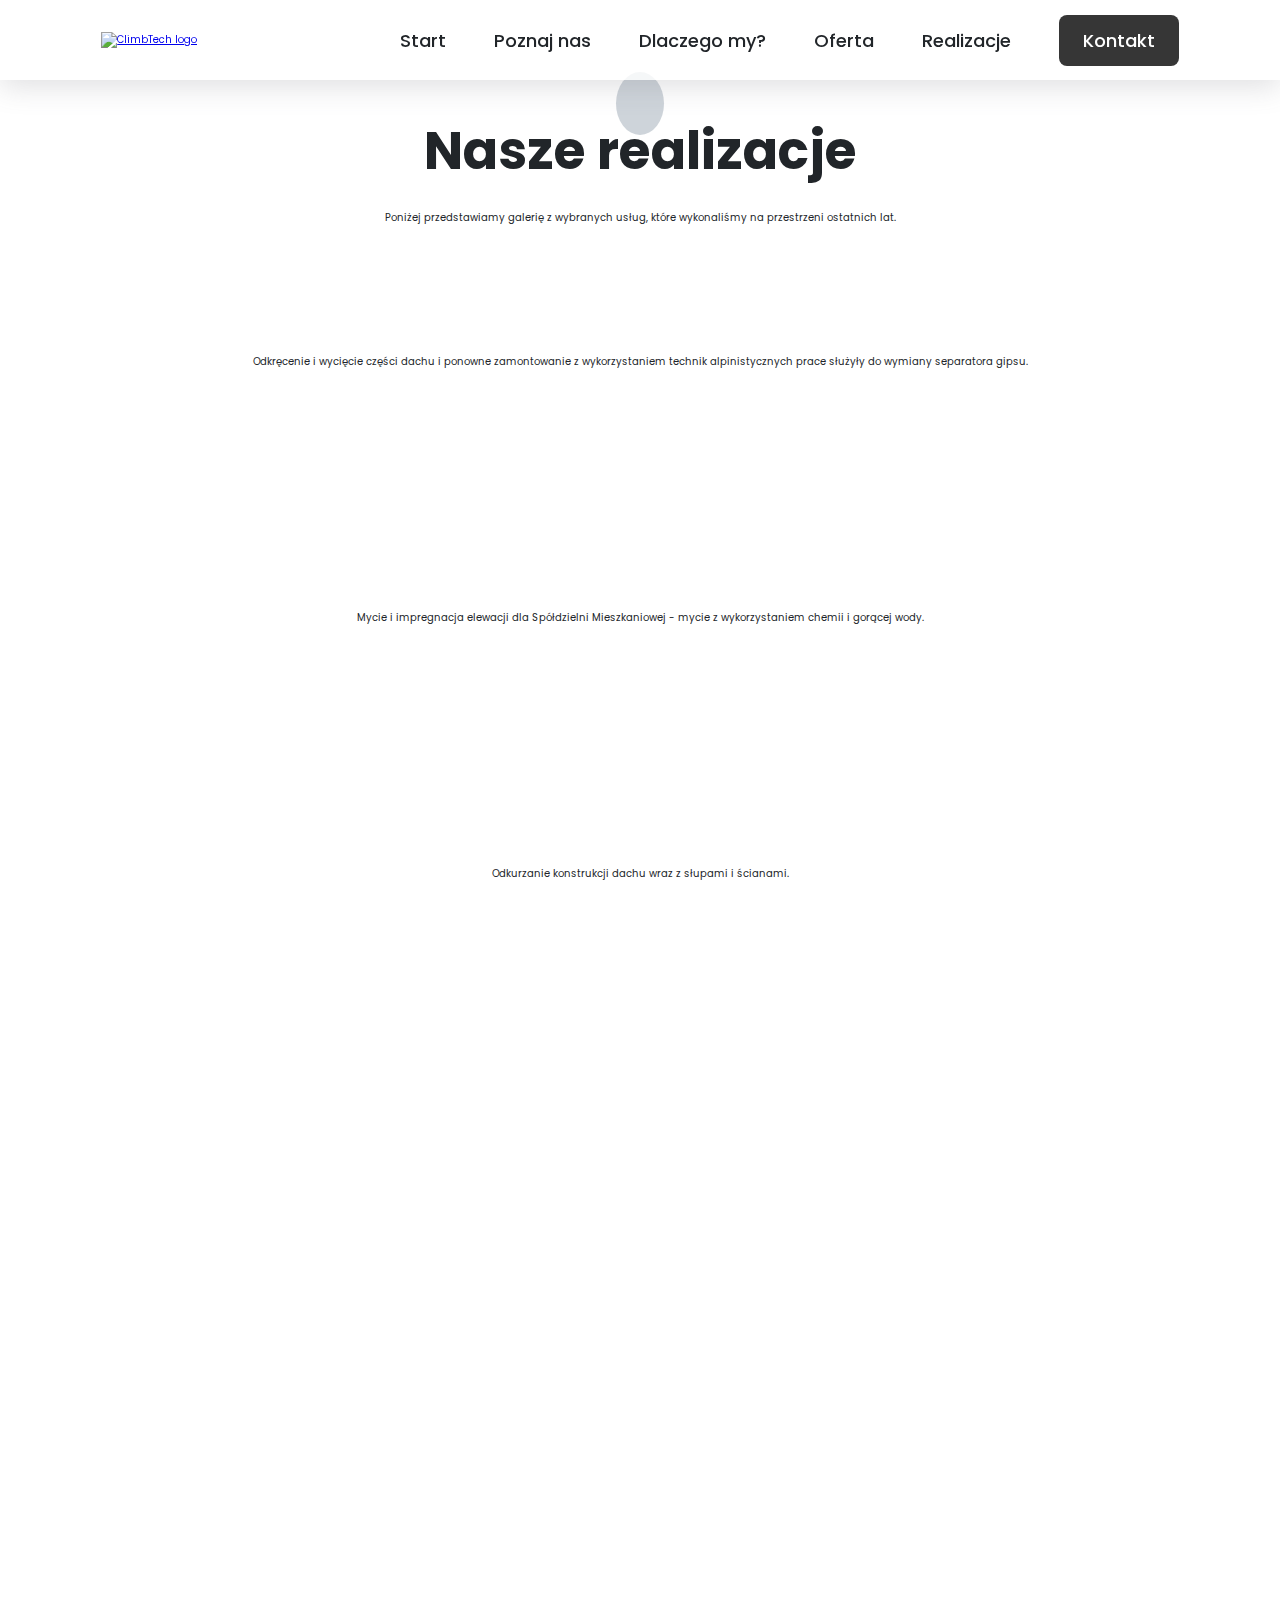
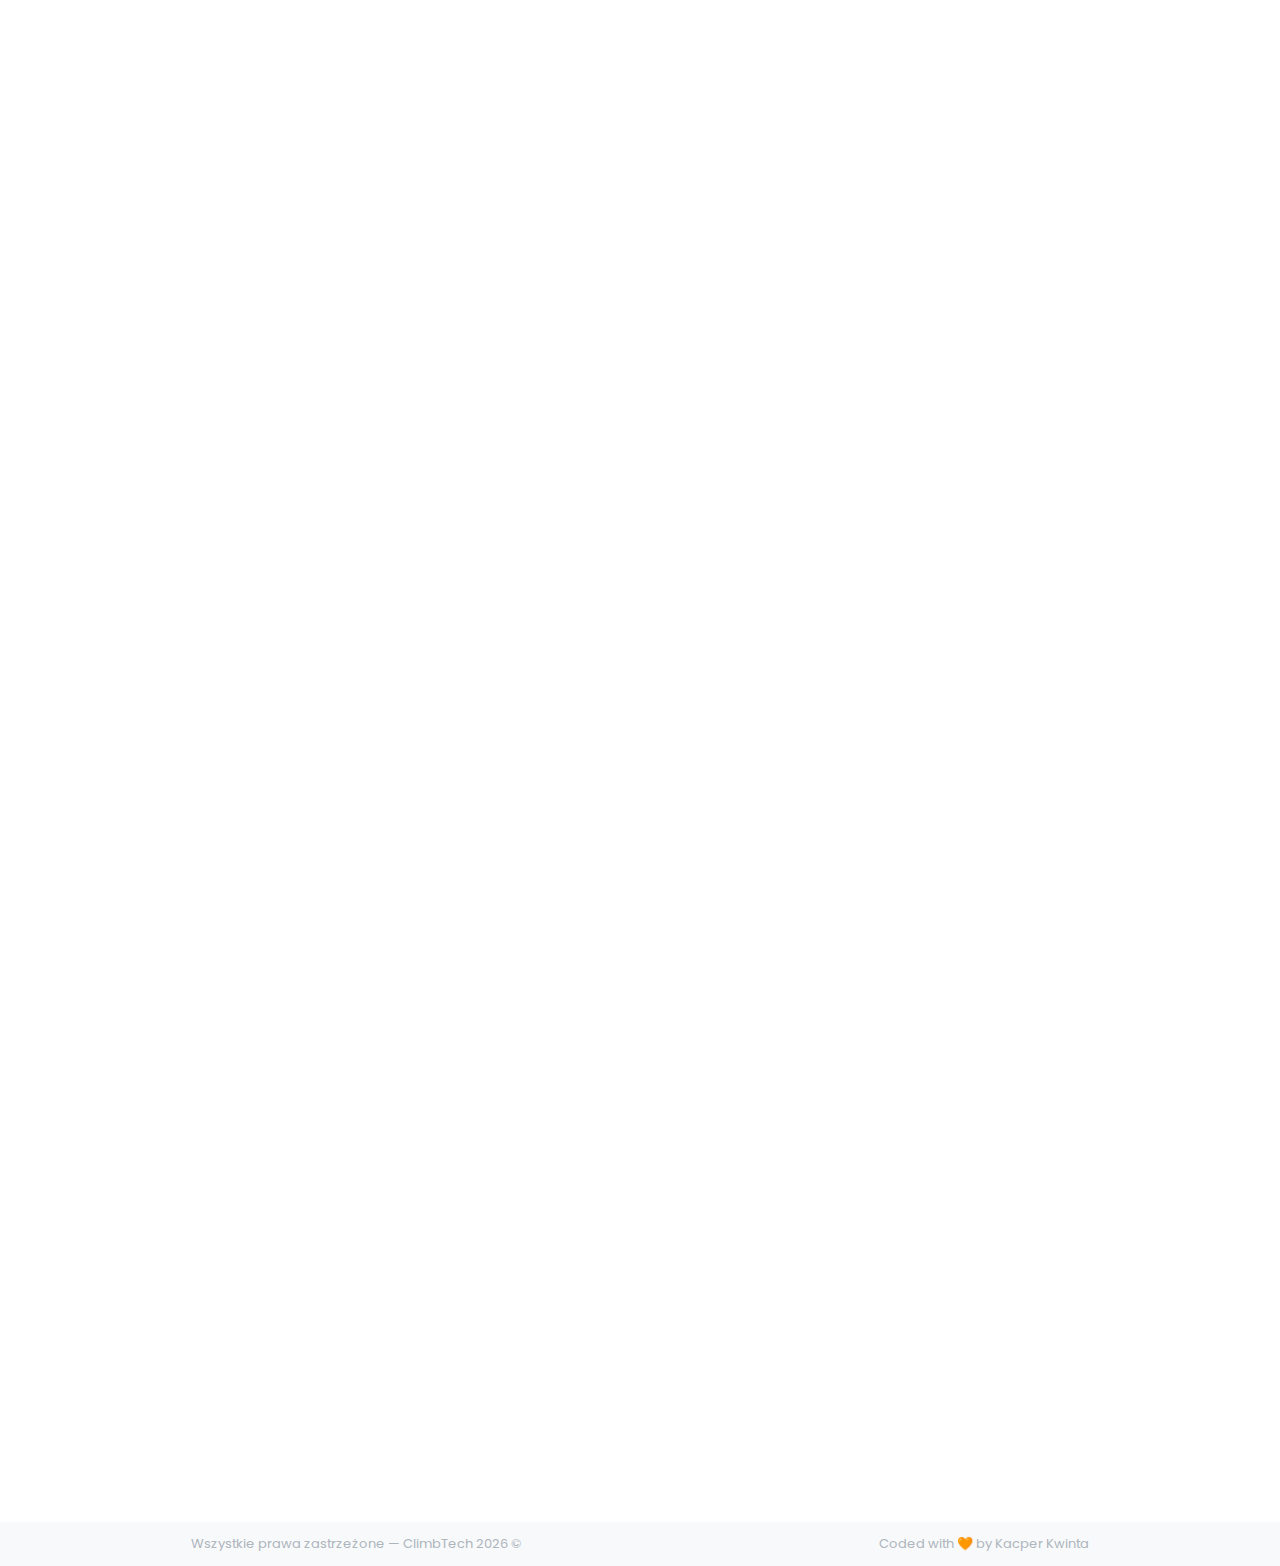
==== commit 5077fad5: "footer update" ====
--- a/realizacje.html
+++ b/realizacje.html
@@ -1,5 +1,6 @@
 <!DOCTYPE html>
 <html lang="pl">
+
   <head>
     <meta charset="UTF-8" />
     <meta http-equiv="X-UA-Compatible" content="IE=edge" />
@@ -7,38 +8,22 @@
     <link rel="icon" type="image/x-icon" href="img/favicon.png" />
     <meta name="theme-color" content="#fff" />
 
-    <meta
-      name="keywords"
-      content="prace wysokościowe, alpinistyczne, czyszczenie przemysłowe, malowanie dachu, montaż na wysokości, mycie dachów, usługi alpinistyczne, certyfikowani pracownicy, atestowany sprzęt"
-    />
-
-    <meta
-      name="description"
-      content="Firma ClimbTech specjalizuje się w pracach wysokościowych i alpinistycznych. Posiadamy wykwalifikowany zespół pracowników, którzy posiadają kursy, szkolenia i badania wysokościowe oraz pracują na atestowanym sprzęcie renomowanych marek. Nasza oferta obejmuje czyszczenie przemysłowe, malowanie dachu, montaż na wysokości, mycie dachów i elewacji, montaż siatek i kolców na ptaki oraz pozostałe prace alpinistyczne. Gwarantujemy najwyższą jakość usług i indywidualne podejście do każdego zlecenia. Skontaktuj się z nami i zleć nam swoje zadanie."
-    />
+    <meta name="keywords"
+      content="prace wysokościowe, alpinistyczne, czyszczenie przemysłowe, malowanie dachu, montaż na wysokości, mycie dachów, usługi alpinistyczne, certyfikowani pracownicy, atestowany sprzęt" />
+
+    <meta name="description"
+      content="Firma ClimbTech specjalizuje się w pracach wysokościowych i alpinistycznych. Posiadamy wykwalifikowany zespół pracowników, którzy posiadają kursy, szkolenia i badania wysokościowe oraz pracują na atestowanym sprzęcie renomowanych marek. Nasza oferta obejmuje czyszczenie przemysłowe, malowanie dachu, montaż na wysokości, mycie dachów i elewacji, montaż siatek i kolców na ptaki oraz pozostałe prace alpinistyczne. Gwarantujemy najwyższą jakość usług i indywidualne podejście do każdego zlecenia. Skontaktuj się z nami i zleć nam swoje zadanie." />
 
     <title>ClimbTech &mdash; realizacje</title>
     <!-- GOOGLE FONTS -->
-    <link
-      href="https://fonts.googleapis.com/css2?family=Poppins:wght@400;500;700&display=swap"
-      rel="stylesheet"
-    />
+    <link href="https://fonts.googleapis.com/css2?family=Poppins:wght@400;500;700&display=swap" rel="stylesheet" />
     <!-- CSS -->
     <link rel="stylesheet" href="css/style.css" />
     <link rel="stylesheet" href="css/queries.css" />
     <!-- ICONS -->
-    <script
-      type="module"
-      src="https://unpkg.com/ionicons@5.5.2/dist/ionicons/ionicons.esm.js"
-    ></script>
-    <script
-      nomodule
-      src="https://unpkg.com/ionicons@5.5.2/dist/ionicons/ionicons.js"
-    ></script>
-    <script
-      defer
-      src="https://unpkg.com/smoothscroll-polyfill@0.4.4/dist/smoothscroll.min.js"
-    ></script>
+    <script type="module" src="https://unpkg.com/ionicons@5.5.2/dist/ionicons/ionicons.esm.js"></script>
+    <script nomodule src="https://unpkg.com/ionicons@5.5.2/dist/ionicons/ionicons.js"></script>
+    <script defer src="https://unpkg.com/smoothscroll-polyfill@0.4.4/dist/smoothscroll.min.js"></script>
   </head>
 
   <body>
@@ -57,9 +42,7 @@
             <a class="main-nav-link" href="index.html#poznaj-nas">Poznaj nas</a>
           </li>
           <li>
-            <a class="main-nav-link" href="index.html#dlaczego-my"
-              >Dlaczego my?</a
-            >
+            <a class="main-nav-link" href="index.html#dlaczego-my">Dlaczego my?</a>
           </li>
           <li><a class="main-nav-link" href="index.html#oferta">Oferta</a></li>
           <li>
@@ -67,9 +50,7 @@
           </li>
 
           <li>
-            <a class="main-nav-link nav-cta" href="index.html#kontakt"
-              >Kontakt</a
-            >
+            <a class="main-nav-link nav-cta" href="index.html#kontakt">Kontakt</a>
           </li>
         </ul>
       </nav>
@@ -87,15 +68,121 @@
       <div class="container hidden text-center">
         <p><ion-icon class="icon" name="hammer-outline"></ion-icon></p>
         <h2 class="header-secondary marg-btm-s">Nasze realizacje</h2>
-        <p class="realizations-desc">
+        <p class="header-realizations-desc">
           Poniżej przedstawiamy galerię z wybranych usług, które wykonaliśmy na
           przestrzeni ostatnich lat.
         </p>
       </div>
 
-      <div
-        class="container--big grid grid--2-cols grid--h-center marg-top-b"
-      ></div>
+      <div class="container--big grid grid--1-cols grid--h-center marg-top-b">
+
+        <!-- REALIZATION 1 -->
+        <p class="realization-desc marg-top-b hidden">
+          Odkręcenie i wycięcie części dachu i ponowne zamontowanie z
+          wykorzystaniem technik alpinistycznych prace służyły do wymiany
+          separatora gipsu.
+        </p>
+        <div class="realization-box hidden">
+          <img class="realization-img" src="img/realizations/realization-one-img-1.webp" alt="">
+          <img class="realization-img" src="img/realizations/realization-one-img-2.webp" alt="">
+          <img class="realization-img" src="img/realizations/realization-one-img-3.webp" alt="">
+        </div>
+
+        <!-- REALIZATION 2 -->
+        <p class="realization-desc marg-top-b hidden">
+          Mycie i impregnacja elewacji dla Spółdzielni Mieszkaniowej - mycie z
+          wykorzystaniem chemii i gorącej wody.
+        </p>
+        <div class="realization-box hidden">
+          <img class="realization-img" src="img/realizations/realization-two-img-1.webp" alt="">
+          <img class="realization-img" src="img/realizations/realization-two-img-2.webp" alt="">
+          <img class="realization-img" src="img/realizations/realization-two-img-3.webp" alt="">
+        </div>
+
+        <!-- REALIZATION 3 -->
+        <p class="realization-desc marg-top-b hidden">
+          Odkurzanie konstrukcji dachu wraz z słupami i ścianami.
+        </p>
+        <div class="realization-box hidden">
+          <img class="realization-img" src="img/realizations/realization-three-img-1.webp" alt="">
+          <img class="realization-img" src="img/realizations/realization-three-img-2.webp" alt="">
+          <img class="realization-img" src="img/realizations/realization-three-img-3.webp" alt="">
+        </div>
+
+        <!-- REALIZATION 4 -->
+        <p class="realization-desc marg-top-b hidden">
+          Wciąganie przy pomocy technik linowych jaccuzi wraz z wykonaniem i zaprojektowaniem
+          odpowiedniego żurawia. </p>
+        <div class="realization-box hidden">
+          <img class="realization-img" src="img/realizations/realization-four-img-1.webp" alt="">
+          <img class="realization-img" src="img/realizations/realization-four-img-2.webp" alt="">
+          <img class="realization-img" src="img/realizations/realization-four-img-3.webp" alt="">
+        </div>
+
+        <!-- REALIZATION 5 -->
+        <p class="realization-desc marg-top-b hidden">
+          Malowanie natryskowe dachu szkoły. </p>
+        <div class="realization-box hidden">
+          <img class="realization-img" src="img/realizations/realization-five-img-1.webp" alt="">
+          <img class="realization-img" src="img/realizations/realization-five-img-2.webp" alt="">
+          <img class="realization-img" src="img/realizations/realization-five-img-3.webp" alt="">
+        </div>
+
+        <!-- REALIZATION 6 -->
+        <p class="realization-desc marg-top-b hidden">
+          Chemiczne czyszczenie elewacji z cegły przy użyciu chemii i gorącej wody z wykorzystaniem
+          technik alpinistycznych. </p>
+        <div class="realization-box hidden">
+          <img class="realization-img" src="img/realizations/realization-six-img-1.webp" alt="">
+          <img class="realization-img" src="img/realizations/realization-six-img-2.webp" alt="">
+          <img class="realization-img" src="img/realizations/realization-six-img-3.webp" alt="">
+        </div>
+
+        <!-- REALIZATION 7 -->
+        <p class="realization-desc marg-top-b hidden">
+          Czyszczenie wysokociśnieniowe 500 bar hali przemysłowej, w której były przetwarzane tworzywa
+          sztuczne. </p>
+        <div class="realization-box hidden">
+          <img class="realization-img" src="img/realizations/realization-seven-img-1.webp" alt="">
+        </div>
+
+        <!-- REALIZATION 8 -->
+        <p class="realization-desc marg-top-b hidden">
+          Demontaż konstrukcji stalowej w trudno dostępnych miejscach - usługa cięcia
+          palnikiem i plazmą na wysokości. </p>
+        <div class="realization-box hidden">
+          <img class="realization-img" src="img/realizations/realization-eight-img-1.webp" alt="">
+          <img class="realization-img" src="img/realizations/realization-eight-img-2.webp" alt="">
+        </div>
+
+        <!-- REALIZATION 9 -->
+        <p class="realization-desc marg-top-b hidden">
+          Prace antykorozyjne i malowanie konstrukcji stalowej. </p>
+        <div class="realization-box hidden">
+          <img class="realization-img" src="img/realizations/realization-nine-img-1.webp" alt="">
+          <img class="realization-img" src="img/realizations/realization-nine-img-2.webp" alt="">
+        </div>
+
+        <!-- REALIZATION 10 -->
+        <p class="realization-desc marg-top-b hidden">
+          Montaż siatek zabezpieczających dla kotów oraz przeciw gołębiom. </p>
+        <div class="realization-box hidden">
+          <img class="realization-img" src="img/realizations/realization-ten-img-1.webp" alt="">
+          <img class="realization-img" src="img/realizations/realization-ten-img-2.webp" alt="">
+          <img class="realization-img" src="img/realizations/realization-ten-img-3.webp" alt="">
+          <img class="realization-img" src="img/realizations/realization-ten-img-4.webp" alt="">
+        </div>
+
+        <!-- REALIZATION 11 -->
+        <p class="realization-desc marg-top-b hidden">
+          Spawanie i montaż konstrukcji stalowych. </p>
+        <div class="realization-box hidden">
+          <img class="realization-img" src="img/realizations/realization-eleven-img-1.webp" alt="">
+          <img class="realization-img" src="img/realizations/realization-eleven-img-2.webp" alt="">
+          <img class="realization-img" src="img/realizations/realization-eleven-img-3.webp" alt="">
+        </div>
+
+
     </section>
 
     <footer>
@@ -105,13 +192,12 @@
       </p>
 
       <p>
-        Coded with ❤️ by
-        <a href="https://github.com/kacperkwinta" class="author-link"
-          >Kacper Kwinta</a
-        >
+        Coded with 🧡 by
+        <a href="https://github.com/kacperkwinta" class="author-link">Kacper Kwinta</a>
       </p>
     </footer>
 
     <script defer src="js/general.js"></script>
   </body>
+
 </html>
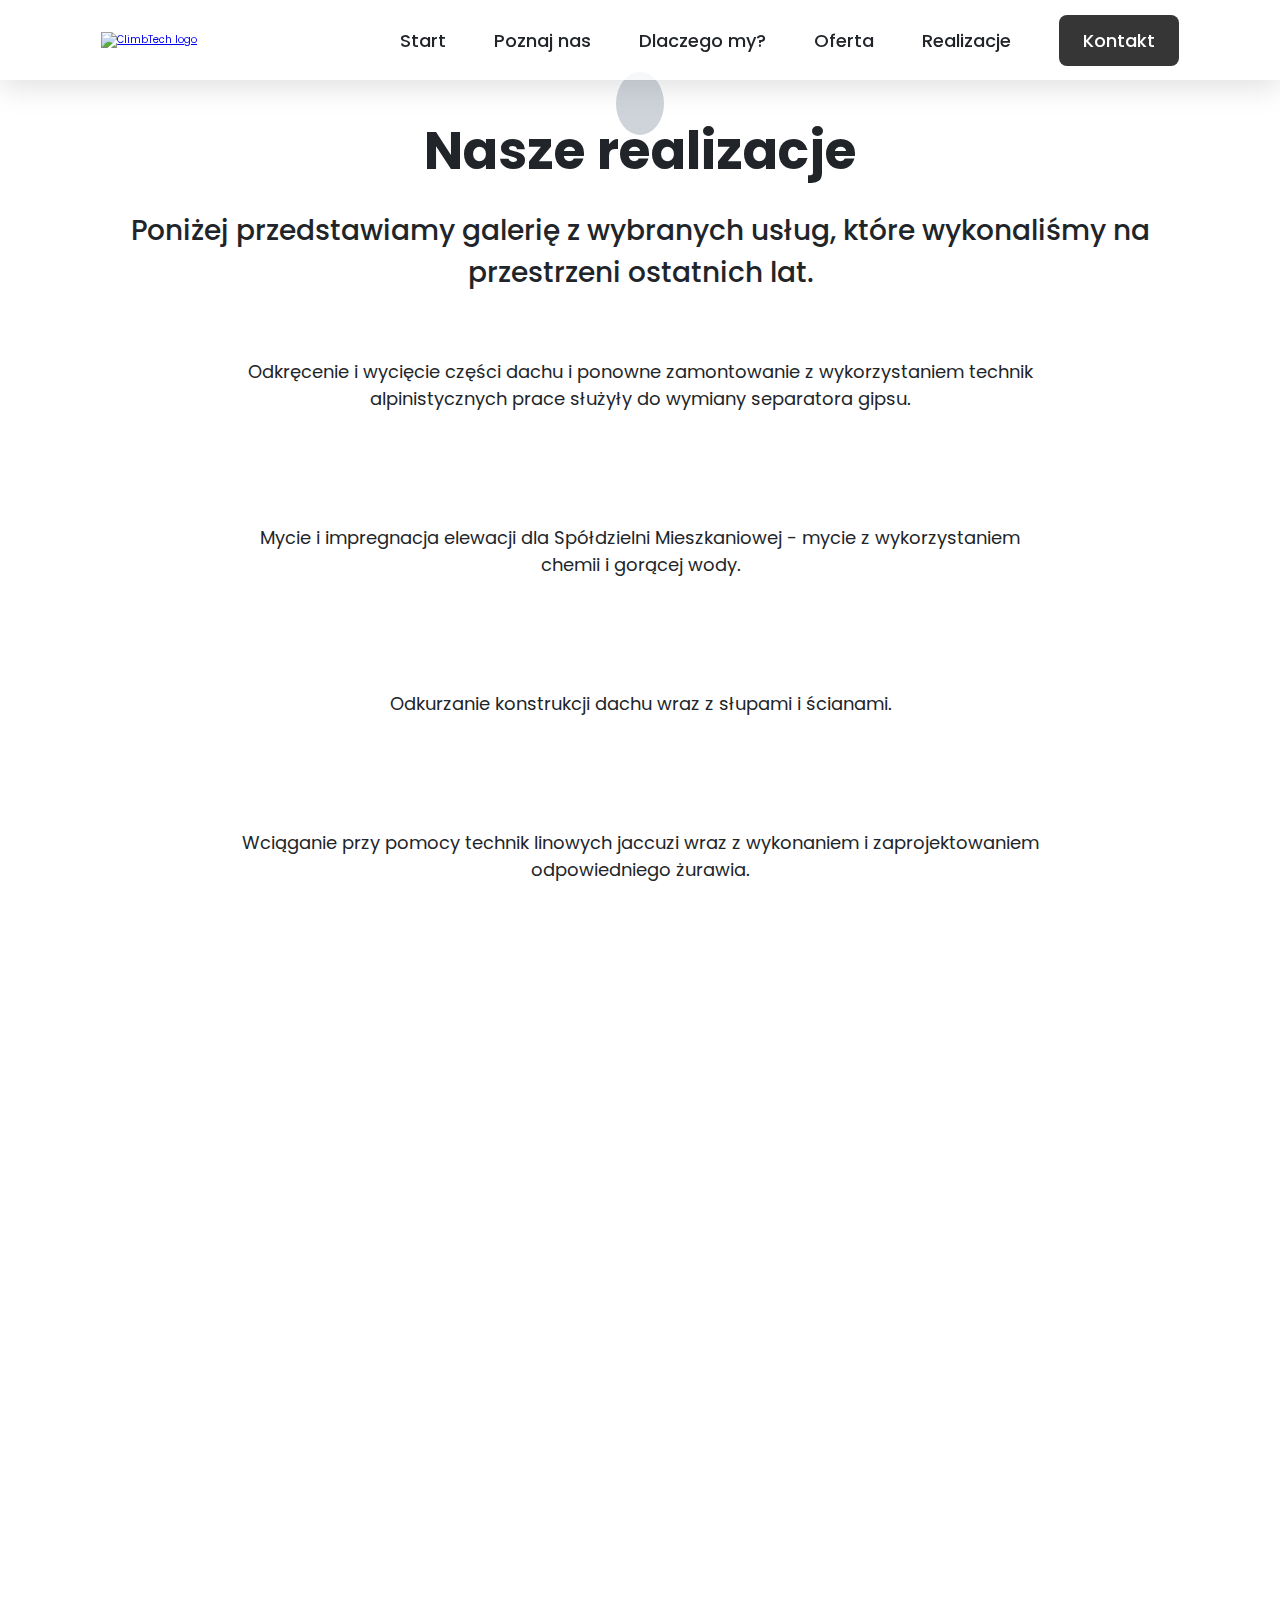
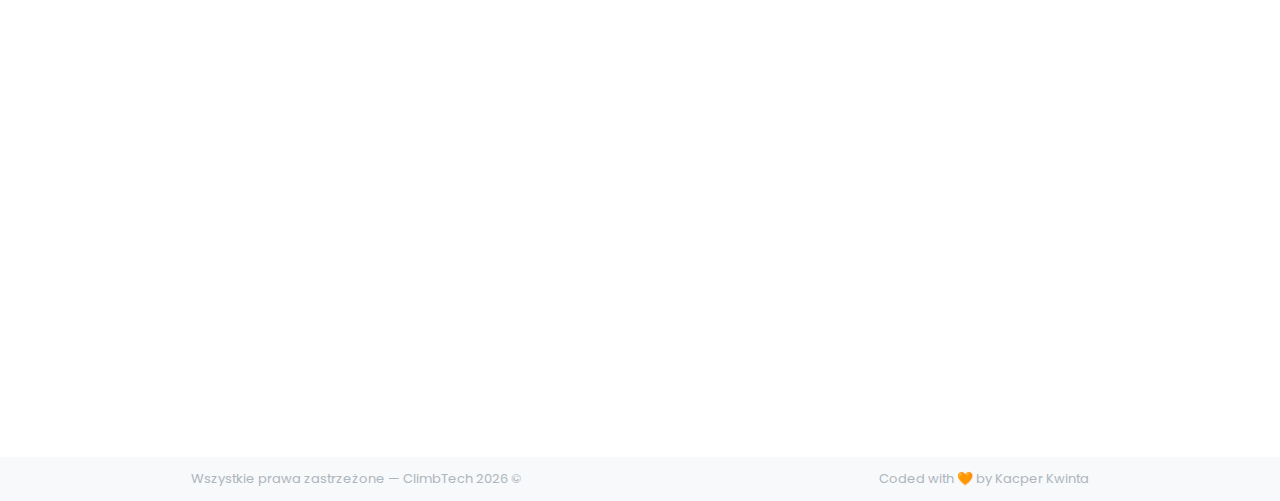
==== commit 24e4831d: "title update" ====
--- a/realizacje.html
+++ b/realizacje.html
@@ -14,7 +14,7 @@
     <meta name="description"
       content="Firma ClimbTech specjalizuje się w pracach wysokościowych i alpinistycznych. Posiadamy wykwalifikowany zespół pracowników, którzy posiadają kursy, szkolenia i badania wysokościowe oraz pracują na atestowanym sprzęcie renomowanych marek. Nasza oferta obejmuje czyszczenie przemysłowe, malowanie dachu, montaż na wysokości, mycie dachów i elewacji, montaż siatek i kolców na ptaki oraz pozostałe prace alpinistyczne. Gwarantujemy najwyższą jakość usług i indywidualne podejście do każdego zlecenia. Skontaktuj się z nami i zleć nam swoje zadanie." />
 
-    <title>ClimbTech &mdash; realizacje</title>
+    <title>ClimbTech &mdash; Realizacje</title>
     <!-- GOOGLE FONTS -->
     <link href="https://fonts.googleapis.com/css2?family=Poppins:wght@400;500;700&display=swap" rel="stylesheet" />
     <!-- CSS -->
@@ -77,7 +77,7 @@
       <div class="container--big grid grid--1-cols grid--h-center marg-top-b">
 
         <!-- REALIZATION 1 -->
-        <p class="realization-desc marg-top-b hidden">
+        <p class="realization-desc hidden">
           Odkręcenie i wycięcie części dachu i ponowne zamontowanie z
           wykorzystaniem technik alpinistycznych prace służyły do wymiany
           separatora gipsu.
--- a/css/style.css
+++ b/css/style.css
@@ -3,7 +3,6 @@
 - FONT SIZE SYSTEM (px) 10 / 12 / 14 / 16 / 18 / 20 / 24 / 30 / 36 / 44 / 52 / 62 / 74 / 86 / 98 
 
 - SPACING SYSTEM (px) 2 / 4 / 8 / 12 / 16 / 24 / 32 / 48 / 64 / 80 / 96 / 128 
-
 
 */
 
@@ -218,7 +217,6 @@
 
 .hero-text {
   padding: 2.4rem;
-  
 }
 
 .hero-text h1 {
@@ -396,7 +394,7 @@
 /****************/
 .slider {
   margin: 0 auto;
-  width: 100%;
+  max-width: 65rem;
   height: 60rem;
   overflow: hidden;
   position: relative;
@@ -472,7 +470,8 @@
 }
 
 .realizations-p {
-  margin-top: 2rem;
+  margin: 2rem auto 0 auto;
+  max-width: 60rem;
   font-size: 2rem;
 }
 
@@ -485,7 +484,7 @@
 /*      SECTION CONTACT        */
 /*******************************/
 .section-contact {
-  padding: 9.6rem 0;
+  padding: 0 0 9.6rem 0;
 }
 
 .section-contact .icon-small {
@@ -584,8 +583,31 @@
 }
 
 /* -----realizacje.html------ */
-.realizations-desc {
+.header-realizations-desc {
+  font-size: 2.8rem;
+  font-weight: 500;
+}
+
+.section-realizations .container--big {
+  gap: 2.4rem;
+}
+
+.realization-desc {
   font-size: 1.8rem;
-}
-
+  text-align: center;
+  max-width: 80rem;
+}
+
+.realization-box {
+  display: flex;
+  flex-wrap: wrap;
+  align-items: center;
+  justify-content: center;
+  gap: 1rem;
+}
+
+.realization-img {
+  max-width: 60rem;
+  box-shadow: rgba(99, 99, 99, 0.2) 0px 2px 8px 0px;
+}
 /* -----realizacje.html------ */
--- a/css/queries.css
+++ b/css/queries.css
@@ -91,16 +91,6 @@
   .yt-video {
     height: 40rem;
     width: 80rem;
-  }
-
-  /************************/
-  /* REALIZATIONS SECTION */
-  /************************/
-  .modal {
-    width: 100vw;
-    height: 100vh;
-    overflow-y: auto;
-    padding: 3rem;
   }
 
   /*******************/
@@ -205,11 +195,13 @@
     padding: 0 12.4rem;
   }
 
-  /************************/
-  /* REALIZATIONS SECTION */
-  /************************/
-  .section-realizations .container--big {
-    grid-template-columns: 1fr;
+  /* realizacje.html */
+  .header-realizations-desc {
+    font-size: 2rem;
+  }
+
+  .container--big .realization-img {
+    width: 100%;
   }
 }
 
@@ -239,7 +231,7 @@
   /*   VIDEO SECTION     */
   /***********************/
   .yt-video {
-    width: 40rem;
+    width: 44rem;
     height: 30rem;
   }
 
@@ -275,13 +267,6 @@
   /************************/
   .slider {
     height: 35rem;
-  }
-
-  .modal {
-    min-width: 95%;
-    min-height: 85vh;
-    overflow-y: auto;
-    padding: 2.4rem;
   }
 
   /*******************/
@@ -339,6 +324,19 @@
 
   .section-offer {
     padding: 0;
+  }
+}
+
+/***********************************/
+/*     BELOW 450px (Smartphones)   */
+/***********************************/
+@media (max-width: 28.125em) {
+  /***********************/
+  /*   VIDEO SECTION     */
+  /***********************/
+  .yt-video {
+    width: 40rem;
+    height: 30rem;
   }
 }
 
@@ -391,4 +389,9 @@
   .section-contact .container:nth-child(2) {
     padding: 3.2rem;
   }
-}
+
+  /* realizacje.html */
+  .section-realizations .container--big {
+    padding: 0 1.2rem;
+  }
+}
